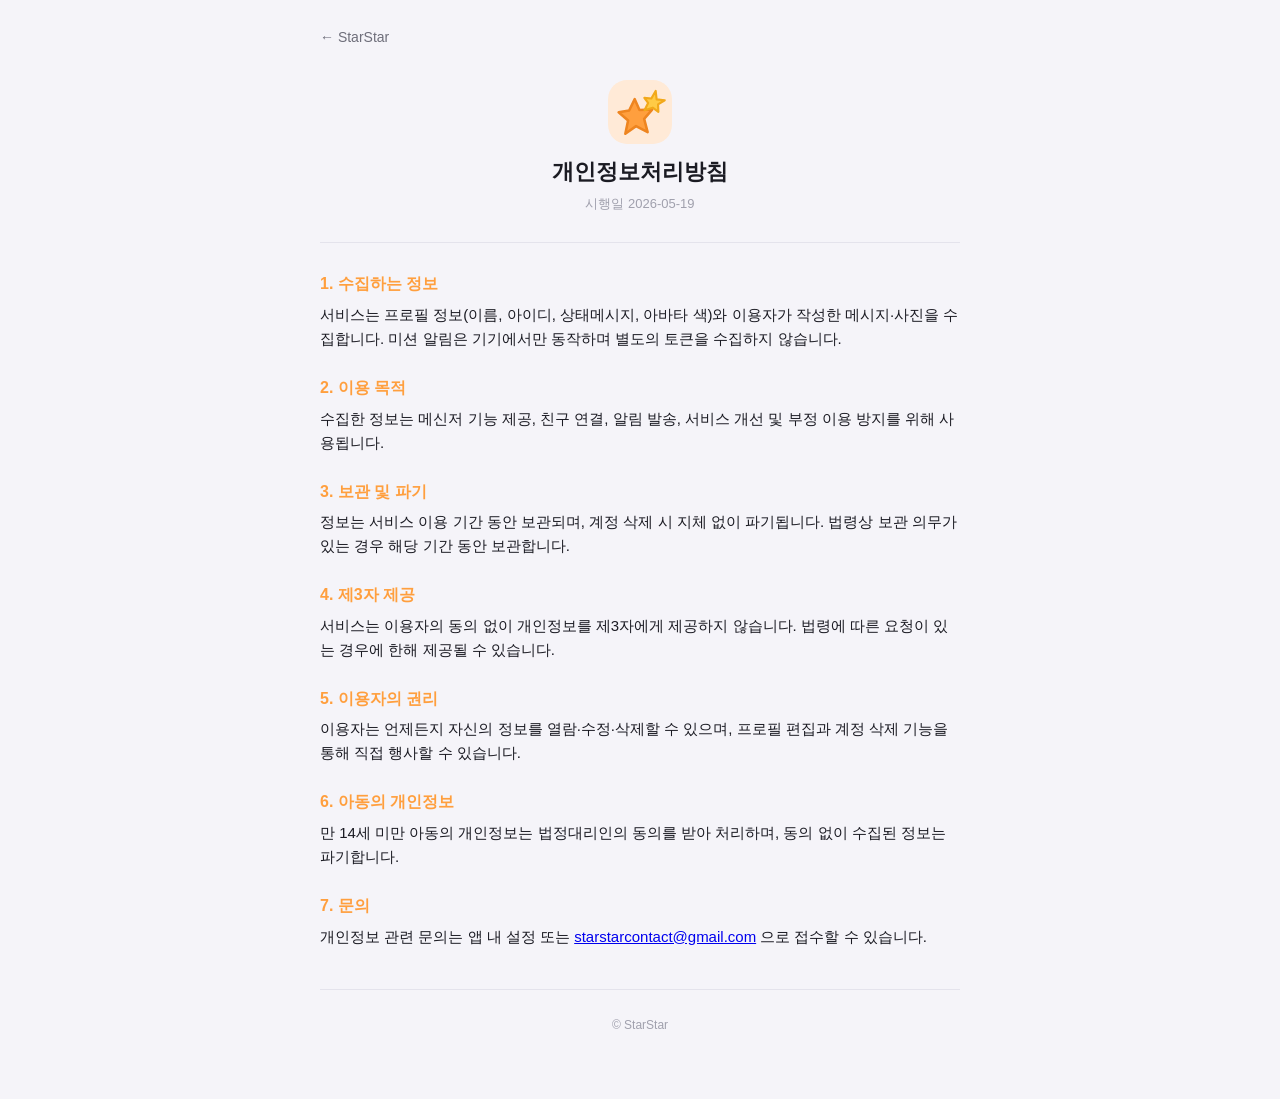
==== privacy.html @ 97a5cdf9 "Add StarStar legal pages (privacy + terms)" ====
<!doctype html>
<html lang="ko">
<head>
  <meta charset="utf-8" />
  <meta name="viewport" content="width=device-width, initial-scale=1" />
  <title>StarStar — 개인정보처리방침</title>
  <link rel="stylesheet" href="style.css" />
</head>
<body>
  <main class="wrap doc">
    <a class="back" href="index.html">← StarStar</a>
    <header>
      <img src="logo.svg" alt="StarStar" width="64" height="64" />
      <h1>개인정보처리방침</h1>
      <p class="updated">시행일 2026-05-19</p>
    </header>

    <section>
      <h2>1. 수집하는 정보</h2>
      <p>서비스는 프로필 정보(이름, 아이디, 상태메시지, 아바타 색)와 이용자가 작성한 메시지·사진을 수집합니다. 미션 알림은 기기에서만 동작하며 별도의 토큰을 수집하지 않습니다.</p>
    </section>

    <section>
      <h2>2. 이용 목적</h2>
      <p>수집한 정보는 메신저 기능 제공, 친구 연결, 알림 발송, 서비스 개선 및 부정 이용 방지를 위해 사용됩니다.</p>
    </section>

    <section>
      <h2>3. 보관 및 파기</h2>
      <p>정보는 서비스 이용 기간 동안 보관되며, 계정 삭제 시 지체 없이 파기됩니다. 법령상 보관 의무가 있는 경우 해당 기간 동안 보관합니다.</p>
    </section>

    <section>
      <h2>4. 제3자 제공</h2>
      <p>서비스는 이용자의 동의 없이 개인정보를 제3자에게 제공하지 않습니다. 법령에 따른 요청이 있는 경우에 한해 제공될 수 있습니다.</p>
    </section>

    <section>
      <h2>5. 이용자의 권리</h2>
      <p>이용자는 언제든지 자신의 정보를 열람·수정·삭제할 수 있으며, 프로필 편집과 계정 삭제 기능을 통해 직접 행사할 수 있습니다.</p>
    </section>

    <section>
      <h2>6. 아동의 개인정보</h2>
      <p>만 14세 미만 아동의 개인정보는 법정대리인의 동의를 받아 처리하며, 동의 없이 수집된 정보는 파기합니다.</p>
    </section>

    <section>
      <h2>7. 문의</h2>
      <p>개인정보 관련 문의는 앱 내 설정 또는 <a href="mailto:starstarcontact@gmail.com">starstarcontact@gmail.com</a> 으로 접수할 수 있습니다.</p>
    </section>

    <footer class="foot">
      <p class="small">© StarStar</p>
    </footer>
  </main>
</body>
</html>
---- style.css ----
/* StarStar 법적 고지 — 단순/가독성 우선 */
* { box-sizing: border-box; margin: 0; padding: 0; }

:root {
  --bg: #F5F4F9;
  --surface: #FFFFFF;
  --ink: #1B1B23;
  --ink-mid: #6E6E7A;
  --ink-low: #A0A0AD;
  --line: #E4E3EC;
  --amber: #FF9F3E;
  --amber-soft: rgba(255,159,62,0.10);
}

html, body {
  background: var(--bg);
  color: var(--ink);
  font-family: -apple-system, BlinkMacSystemFont, "Pretendard", "Apple SD Gothic Neo",
    "Malgun Gothic", "Helvetica Neue", Arial, sans-serif;
  font-size: 16px;
  line-height: 1.6;
  -webkit-font-smoothing: antialiased;
}

body { padding: 24px 16px 64px; }

.wrap {
  max-width: 640px;
  margin: 0 auto;
}

/* 홈 (index) — 로고 + 두 카드 */
.hero {
  text-align: center;
  padding: 32px 0 24px;
}
.hero img {
  display: block;
  margin: 0 auto 12px;
  border-radius: 22%;
}
.hero h1 {
  font-size: 28px;
  font-weight: 800;
  letter-spacing: -0.5px;
}
.hero .tagline {
  margin-top: 4px;
  color: var(--ink-mid);
  font-size: 14px;
}

.menu {
  display: grid;
  gap: 12px;
  margin-top: 24px;
}
.card {
  display: block;
  padding: 20px 22px;
  background: var(--surface);
  border: 1px solid var(--line);
  border-radius: 16px;
  text-decoration: none;
  color: var(--ink);
  transition: border-color .15s, transform .15s;
}
.card:hover {
  border-color: var(--amber);
  transform: translateY(-1px);
}
.card h2 {
  font-size: 17px;
  font-weight: 700;
  margin-bottom: 4px;
}
.card p {
  font-size: 14px;
  color: var(--ink-mid);
}

/* 문서 (terms/privacy) */
.doc .back {
  display: inline-block;
  margin-bottom: 16px;
  color: var(--ink-mid);
  text-decoration: none;
  font-size: 14px;
}
.doc .back:hover { color: var(--amber); }

.doc header {
  text-align: center;
  padding: 16px 0 28px;
  border-bottom: 1px solid var(--line);
  margin-bottom: 28px;
}
.doc header img {
  display: block;
  margin: 0 auto 10px;
  border-radius: 22%;
}
.doc header h1 {
  font-size: 22px;
  font-weight: 800;
}
.doc header .updated {
  margin-top: 4px;
  color: var(--ink-low);
  font-size: 13px;
}

.doc section { margin-bottom: 24px; }
.doc section h2 {
  font-size: 16px;
  font-weight: 700;
  margin-bottom: 6px;
  color: var(--amber);
}
.doc section p {
  color: var(--ink);
  font-size: 15px;
}

.foot {
  margin-top: 40px;
  padding-top: 20px;
  border-top: 1px solid var(--line);
  text-align: center;
  color: var(--ink-mid);
  font-size: 13px;
}
.foot a { color: var(--amber); text-decoration: none; }
.foot a:hover { text-decoration: underline; }
.foot .small {
  margin-top: 6px;
  color: var(--ink-low);
  font-size: 12px;
}

@media (prefers-color-scheme: dark) {
  :root {
    --bg: #0A0A12;
    --surface: #15151E;
    --ink: #FFFFFF;
    --ink-mid: #9D9DAA;
    --ink-low: #7A7A88;
    --line: #272731;
  }
}
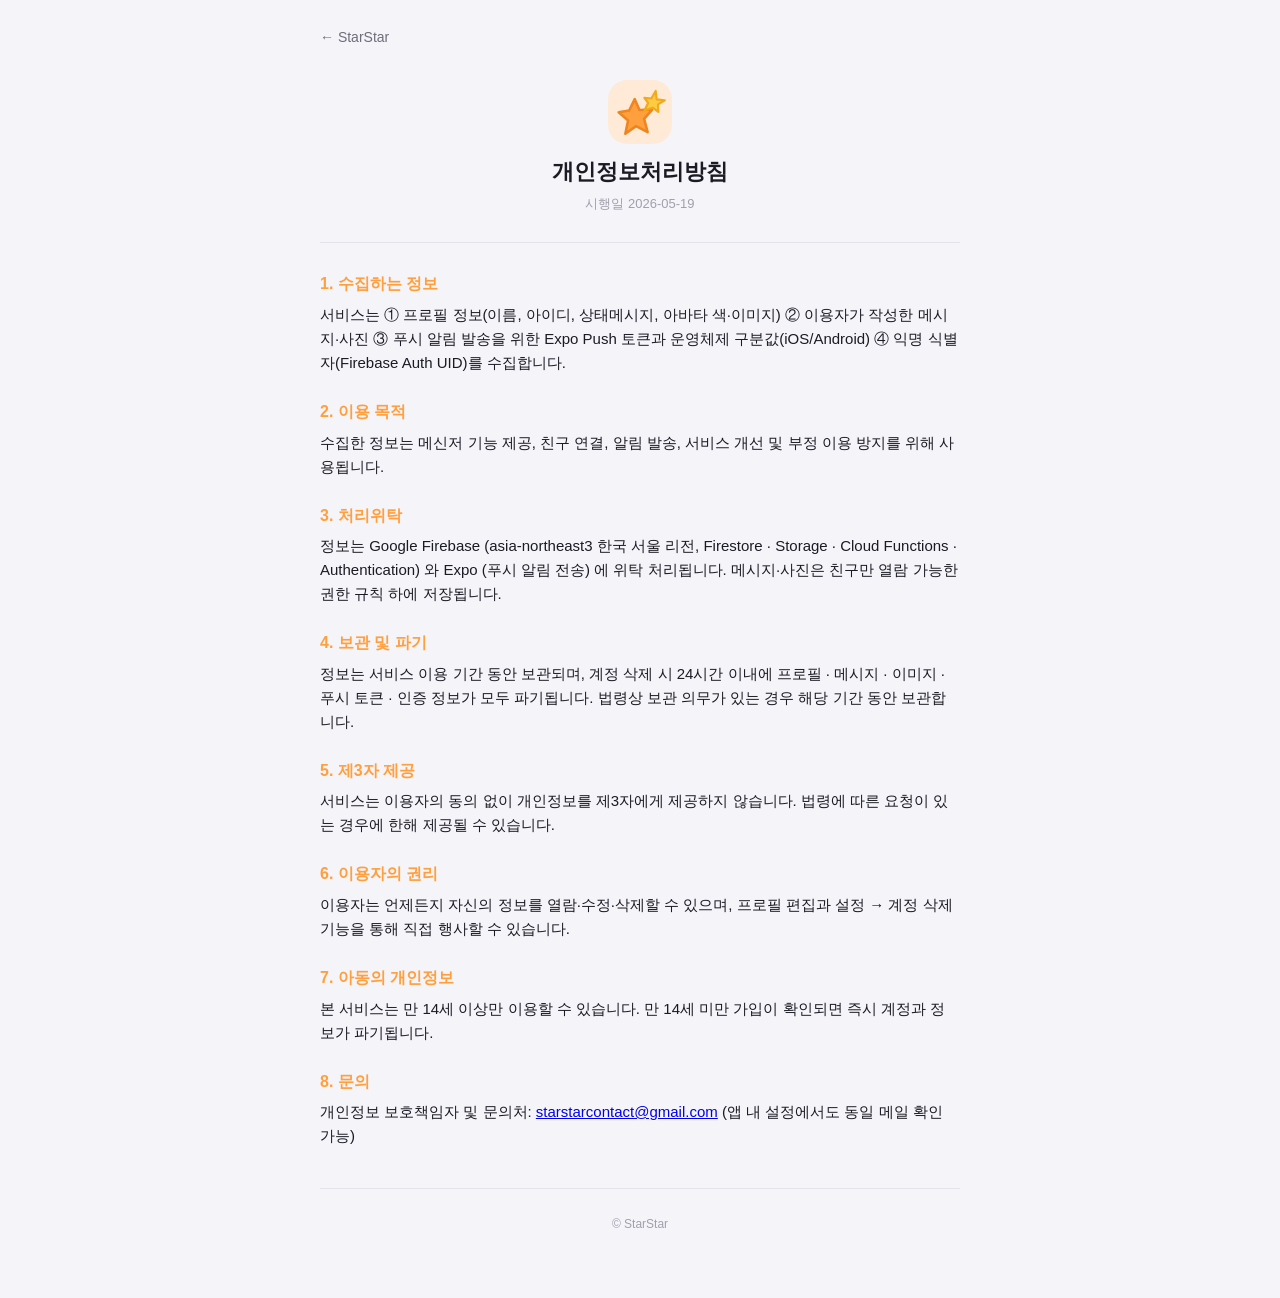
==== commit 9823a5e5: "Sync privacy policy with actual data collection Section 1 now states Expo Push token + OS identifier" ====
--- a/privacy.html
+++ b/privacy.html
@@ -17,7 +17,7 @@
 
     <section>
       <h2>1. 수집하는 정보</h2>
-      <p>서비스는 프로필 정보(이름, 아이디, 상태메시지, 아바타 색)와 이용자가 작성한 메시지·사진을 수집합니다. 미션 알림은 기기에서만 동작하며 별도의 토큰을 수집하지 않습니다.</p>
+      <p>서비스는 ① 프로필 정보(이름, 아이디, 상태메시지, 아바타 색·이미지) ② 이용자가 작성한 메시지·사진 ③ 푸시 알림 발송을 위한 Expo Push 토큰과 운영체제 구분값(iOS/Android) ④ 익명 식별자(Firebase Auth UID)를 수집합니다.</p>
     </section>
 
     <section>
@@ -26,28 +26,33 @@
     </section>
 
     <section>
-      <h2>3. 보관 및 파기</h2>
-      <p>정보는 서비스 이용 기간 동안 보관되며, 계정 삭제 시 지체 없이 파기됩니다. 법령상 보관 의무가 있는 경우 해당 기간 동안 보관합니다.</p>
+      <h2>3. 처리위탁</h2>
+      <p>정보는 Google Firebase (asia-northeast3 한국 서울 리전, Firestore · Storage · Cloud Functions · Authentication) 와 Expo (푸시 알림 전송) 에 위탁 처리됩니다. 메시지·사진은 친구만 열람 가능한 권한 규칙 하에 저장됩니다.</p>
     </section>
 
     <section>
-      <h2>4. 제3자 제공</h2>
+      <h2>4. 보관 및 파기</h2>
+      <p>정보는 서비스 이용 기간 동안 보관되며, 계정 삭제 시 24시간 이내에 프로필 · 메시지 · 이미지 · 푸시 토큰 · 인증 정보가 모두 파기됩니다. 법령상 보관 의무가 있는 경우 해당 기간 동안 보관합니다.</p>
+    </section>
+
+    <section>
+      <h2>5. 제3자 제공</h2>
       <p>서비스는 이용자의 동의 없이 개인정보를 제3자에게 제공하지 않습니다. 법령에 따른 요청이 있는 경우에 한해 제공될 수 있습니다.</p>
     </section>
 
     <section>
-      <h2>5. 이용자의 권리</h2>
-      <p>이용자는 언제든지 자신의 정보를 열람·수정·삭제할 수 있으며, 프로필 편집과 계정 삭제 기능을 통해 직접 행사할 수 있습니다.</p>
+      <h2>6. 이용자의 권리</h2>
+      <p>이용자는 언제든지 자신의 정보를 열람·수정·삭제할 수 있으며, 프로필 편집과 설정 → 계정 삭제 기능을 통해 직접 행사할 수 있습니다.</p>
     </section>
 
     <section>
-      <h2>6. 아동의 개인정보</h2>
-      <p>만 14세 미만 아동의 개인정보는 법정대리인의 동의를 받아 처리하며, 동의 없이 수집된 정보는 파기합니다.</p>
+      <h2>7. 아동의 개인정보</h2>
+      <p>본 서비스는 만 14세 이상만 이용할 수 있습니다. 만 14세 미만 가입이 확인되면 즉시 계정과 정보가 파기됩니다.</p>
     </section>
 
     <section>
-      <h2>7. 문의</h2>
-      <p>개인정보 관련 문의는 앱 내 설정 또는 <a href="mailto:starstarcontact@gmail.com">starstarcontact@gmail.com</a> 으로 접수할 수 있습니다.</p>
+      <h2>8. 문의</h2>
+      <p>개인정보 보호책임자 및 문의처: <a href="mailto:starstarcontact@gmail.com">starstarcontact@gmail.com</a> (앱 내 설정에서도 동일 메일 확인 가능)</p>
     </section>
 
     <footer class="foot">
